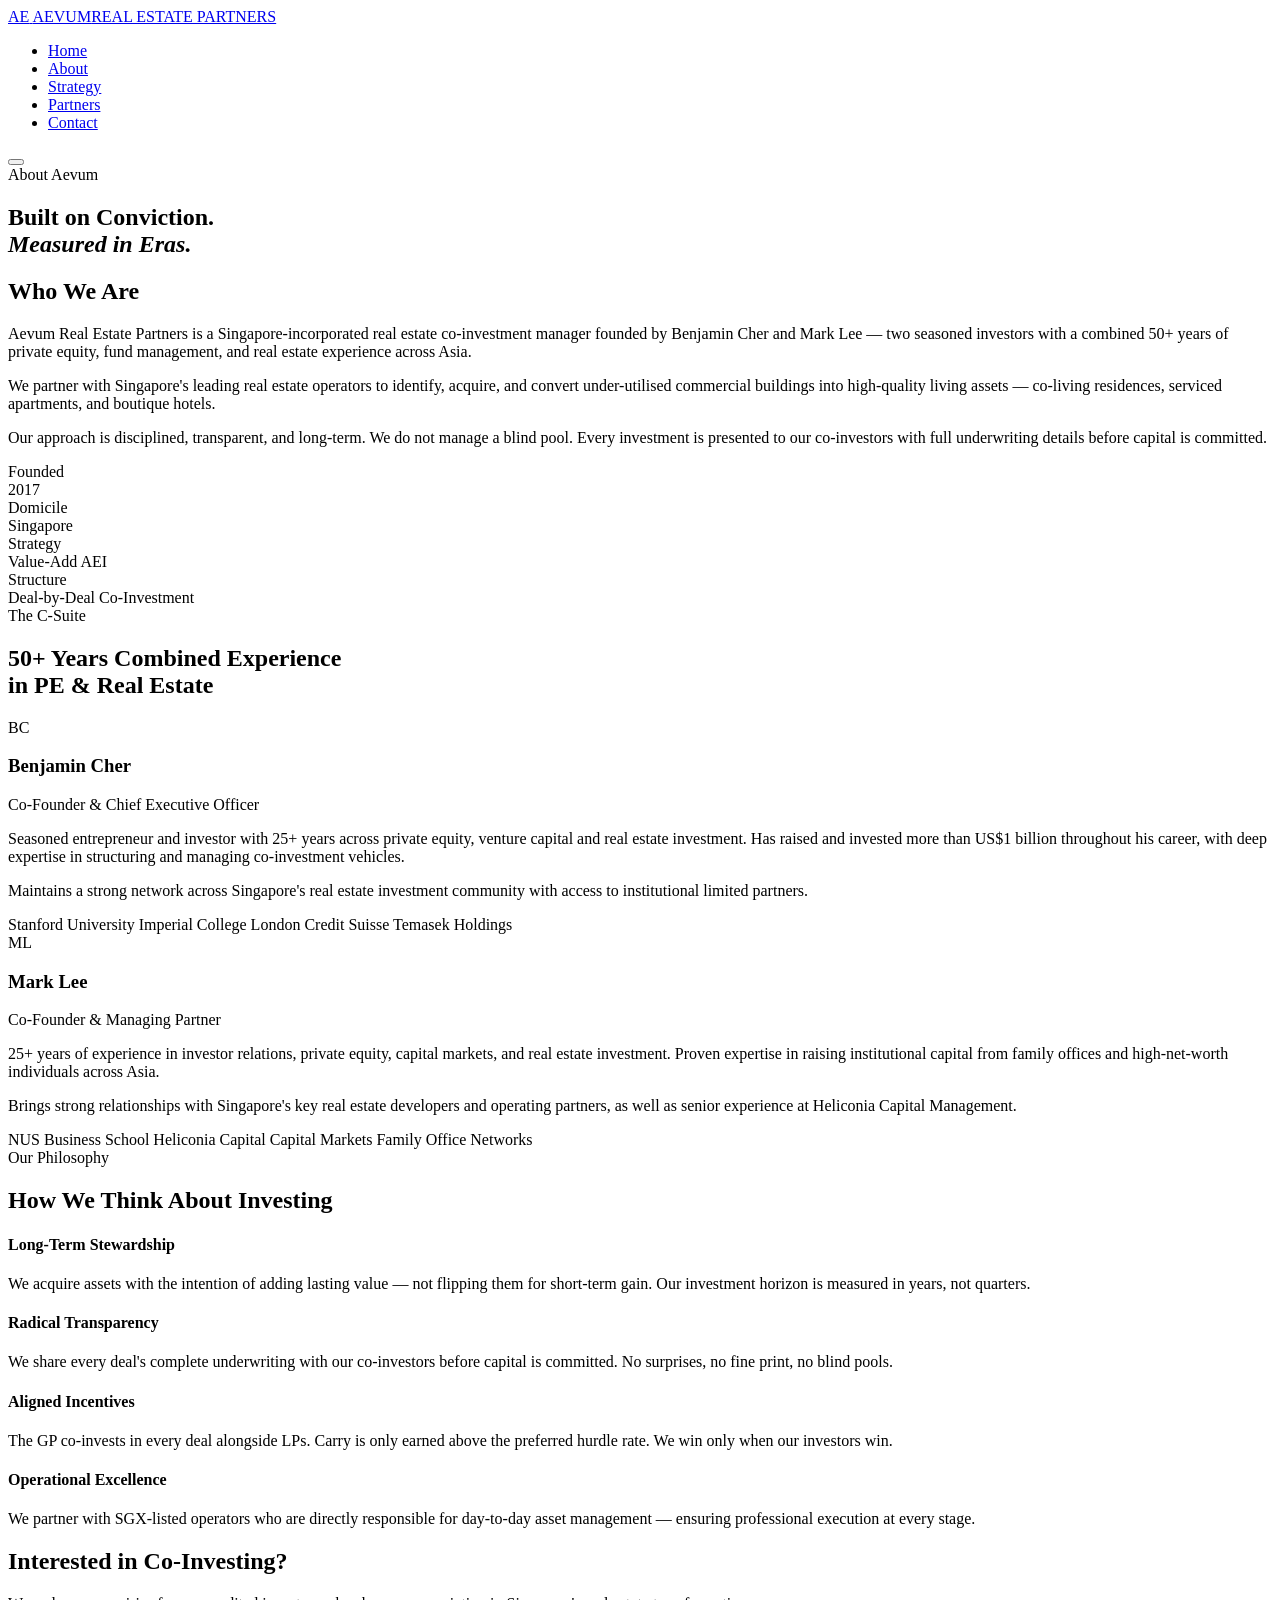
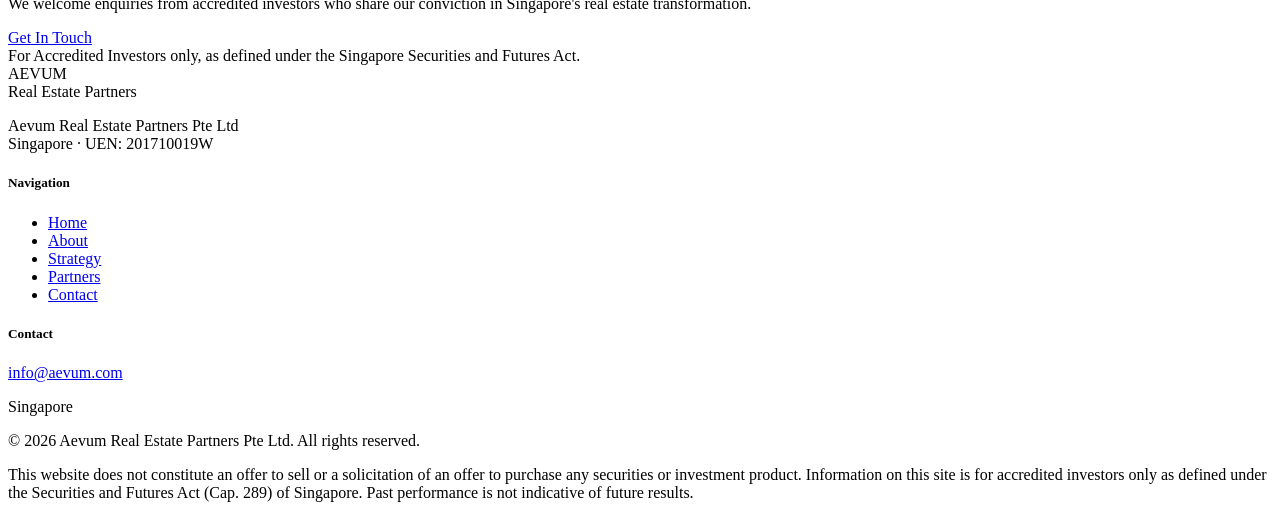
==== about.html @ 89715907 "Add files via upload" ====
<!DOCTYPE html>
<html lang="en">
<head>
  <meta charset="UTF-8" />
  <meta name="viewport" content="width=device-width, initial-scale=1.0" />
  <title>About — Aevum Real Estate Partners</title>
  <meta name="description" content="Meet the leadership team behind Aevum Real Estate Partners — 50+ years combined experience in private equity and real estate investment." />
  <link rel="preconnect" href="https://fonts.googleapis.com" />
  <link rel="preconnect" href="https://fonts.gstatic.com" crossorigin />
  <link href="https://fonts.googleapis.com/css2?family=Cormorant+Garamond:ital,wght@0,300;0,400;0,500;0,600;1,300;1,400&family=Jost:wght@300;400;500;600&display=swap" rel="stylesheet" />
  <link rel="stylesheet" href="style.css" />
</head>
<body>

  <nav class="nav" id="nav">
    <div class="nav-inner">
      <a href="index.html" class="nav-logo">
        <span class="logo-mark">AE</span>
        <span class="logo-text">AEVUM<span class="logo-sub">REAL ESTATE PARTNERS</span></span>
      </a>
      <ul class="nav-links">
        <li><a href="index.html">Home</a></li>
        <li><a href="about.html" class="active">About</a></li>
        <li><a href="strategy.html">Strategy</a></li>
        <li><a href="partners.html">Partners</a></li>
        <li><a href="contact.html" class="nav-cta">Contact</a></li>
      </ul>
      <button class="nav-hamburger" id="hamburger" aria-label="Menu">
        <span></span><span></span><span></span>
      </button>
    </div>
  </nav>

  <!-- PAGE HERO -->
  <section class="page-hero">
    <div class="page-hero-bg"></div>
    <div class="container">
      <div class="page-hero-content">
        <div class="section-eyebrow">About Aevum</div>
        <h1>Built on Conviction.<br/><em>Measured in Eras.</em></h1>
      </div>
    </div>
  </section>

  <!-- FIRM OVERVIEW -->
  <section class="firm-overview">
    <div class="container">
      <div class="overview-grid">
        <div class="overview-text">
          <h2>Who We Are</h2>
          <p>Aevum Real Estate Partners is a Singapore-incorporated real estate co-investment manager founded by Benjamin Cher and Mark Lee — two seasoned investors with a combined 50+ years of private equity, fund management, and real estate experience across Asia.</p>
          <p>We partner with Singapore's leading real estate operators to identify, acquire, and convert under-utilised commercial buildings into high-quality living assets — co-living residences, serviced apartments, and boutique hotels.</p>
          <p>Our approach is disciplined, transparent, and long-term. We do not manage a blind pool. Every investment is presented to our co-investors with full underwriting details before capital is committed.</p>
        </div>
        <div class="overview-sidebar">
          <div class="sidebar-item">
            <div class="sidebar-label">Founded</div>
            <div class="sidebar-value">2017</div>
          </div>
          <div class="sidebar-item">
            <div class="sidebar-label">Domicile</div>
            <div class="sidebar-value">Singapore</div>
          </div>
          <div class="sidebar-item">
            <div class="sidebar-label">Strategy</div>
            <div class="sidebar-value">Value-Add AEI</div>
          </div>
          <div class="sidebar-item">
            <div class="sidebar-label">Structure</div>
            <div class="sidebar-value">Deal-by-Deal Co-Investment</div>
          </div>
        </div>
      </div>
    </div>
  </section>

  <!-- TEAM -->
  <section class="team-section">
    <div class="container">
      <div class="section-header">
        <div class="section-eyebrow">The C-Suite</div>
        <h2>50+ Years Combined Experience<br/>in PE & Real Estate</h2>
      </div>
      <div class="team-grid">
        <div class="team-card">
          <div class="team-avatar">
            <div class="avatar-initials">BC</div>
          </div>
          <div class="team-info">
            <h3>Benjamin Cher</h3>
            <div class="team-title">Co-Founder & Chief Executive Officer</div>
            <div class="team-bio">
              <p>Seasoned entrepreneur and investor with 25+ years across private equity, venture capital and real estate investment. Has raised and invested more than US$1 billion throughout his career, with deep expertise in structuring and managing co-investment vehicles.</p>
              <p>Maintains a strong network across Singapore's real estate investment community with access to institutional limited partners.</p>
            </div>
            <div class="team-credentials">
              <span>Stanford University</span>
              <span>Imperial College London</span>
              <span>Credit Suisse</span>
              <span>Temasek Holdings</span>
            </div>
          </div>
        </div>
        <div class="team-card">
          <div class="team-avatar">
            <div class="avatar-initials">ML</div>
          </div>
          <div class="team-info">
            <h3>Mark Lee</h3>
            <div class="team-title">Co-Founder & Managing Partner</div>
            <div class="team-bio">
              <p>25+ years of experience in investor relations, private equity, capital markets, and real estate investment. Proven expertise in raising institutional capital from family offices and high-net-worth individuals across Asia.</p>
              <p>Brings strong relationships with Singapore's key real estate developers and operating partners, as well as senior experience at Heliconia Capital Management.</p>
            </div>
            <div class="team-credentials">
              <span>NUS Business School</span>
              <span>Heliconia Capital</span>
              <span>Capital Markets</span>
              <span>Family Office Networks</span>
            </div>
          </div>
        </div>
      </div>
    </div>
  </section>

  <!-- VALUES -->
  <section class="values-section">
    <div class="container">
      <div class="values-grid">
        <div class="values-header">
          <div class="section-eyebrow">Our Philosophy</div>
          <h2>How We Think About Investing</h2>
        </div>
        <div class="values-items">
          <div class="value-item">
            <div class="value-line"></div>
            <h4>Long-Term Stewardship</h4>
            <p>We acquire assets with the intention of adding lasting value — not flipping them for short-term gain. Our investment horizon is measured in years, not quarters.</p>
          </div>
          <div class="value-item">
            <div class="value-line"></div>
            <h4>Radical Transparency</h4>
            <p>We share every deal's complete underwriting with our co-investors before capital is committed. No surprises, no fine print, no blind pools.</p>
          </div>
          <div class="value-item">
            <div class="value-line"></div>
            <h4>Aligned Incentives</h4>
            <p>The GP co-invests in every deal alongside LPs. Carry is only earned above the preferred hurdle rate. We win only when our investors win.</p>
          </div>
          <div class="value-item">
            <div class="value-line"></div>
            <h4>Operational Excellence</h4>
            <p>We partner with SGX-listed operators who are directly responsible for day-to-day asset management — ensuring professional execution at every stage.</p>
          </div>
        </div>
      </div>
    </div>
  </section>

  <!-- CTA -->
  <section class="cta-section">
    <div class="container">
      <div class="cta-inner">
        <div class="cta-gold-line"></div>
        <h2>Interested in Co-Investing?</h2>
        <p>We welcome enquiries from accredited investors who share our conviction in Singapore's real estate transformation.</p>
        <a href="contact.html" class="btn-primary">Get In Touch</a>
        <div class="cta-disclaimer">For Accredited Investors only, as defined under the Singapore Securities and Futures Act.</div>
      </div>
    </div>
  </section>

  <footer class="footer">
    <div class="container">
      <div class="footer-grid">
        <div class="footer-brand">
          <div class="footer-logo">AEVUM</div>
          <div class="footer-tagline">Real Estate Partners</div>
          <p>Aevum Real Estate Partners Pte Ltd<br/>Singapore · UEN: 201710019W</p>
        </div>
        <div class="footer-links">
          <h5>Navigation</h5>
          <ul>
            <li><a href="index.html">Home</a></li>
            <li><a href="about.html">About</a></li>
            <li><a href="strategy.html">Strategy</a></li>
            <li><a href="partners.html">Partners</a></li>
            <li><a href="contact.html">Contact</a></li>
          </ul>
        </div>
        <div class="footer-contact">
          <h5>Contact</h5>
          <p><a href="mailto:info@aevum.com">info@aevum.com</a></p>
          <p>Singapore</p>
        </div>
      </div>
      <div class="footer-bottom">
        <p>© 2026 Aevum Real Estate Partners Pte Ltd. All rights reserved.</p>
        <p class="footer-legal">This website does not constitute an offer to sell or a solicitation of an offer to purchase any securities or investment product. Information on this site is for accredited investors only as defined under the Securities and Futures Act (Cap. 289) of Singapore. Past performance is not indicative of future results.</p>
      </div>
    </div>
  </footer>

  <script src="main.js"></script>
</body>
</html>
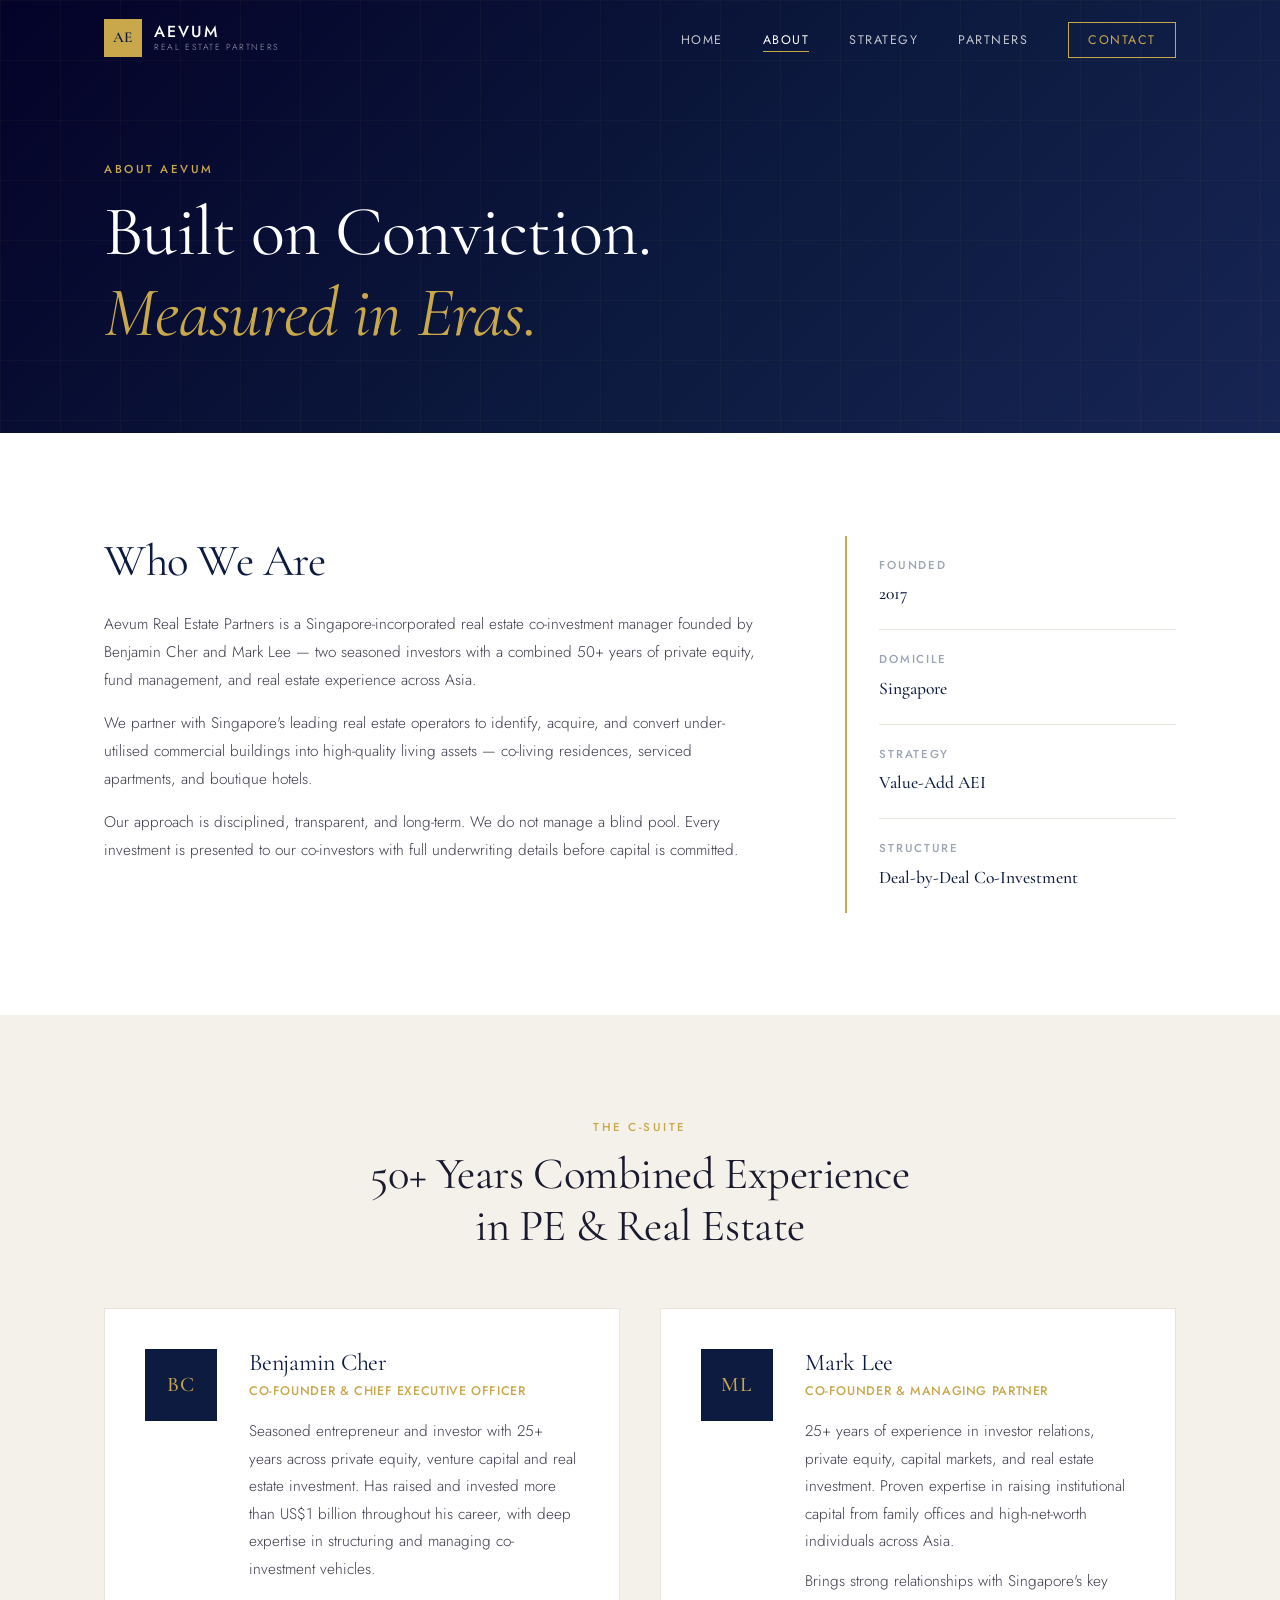
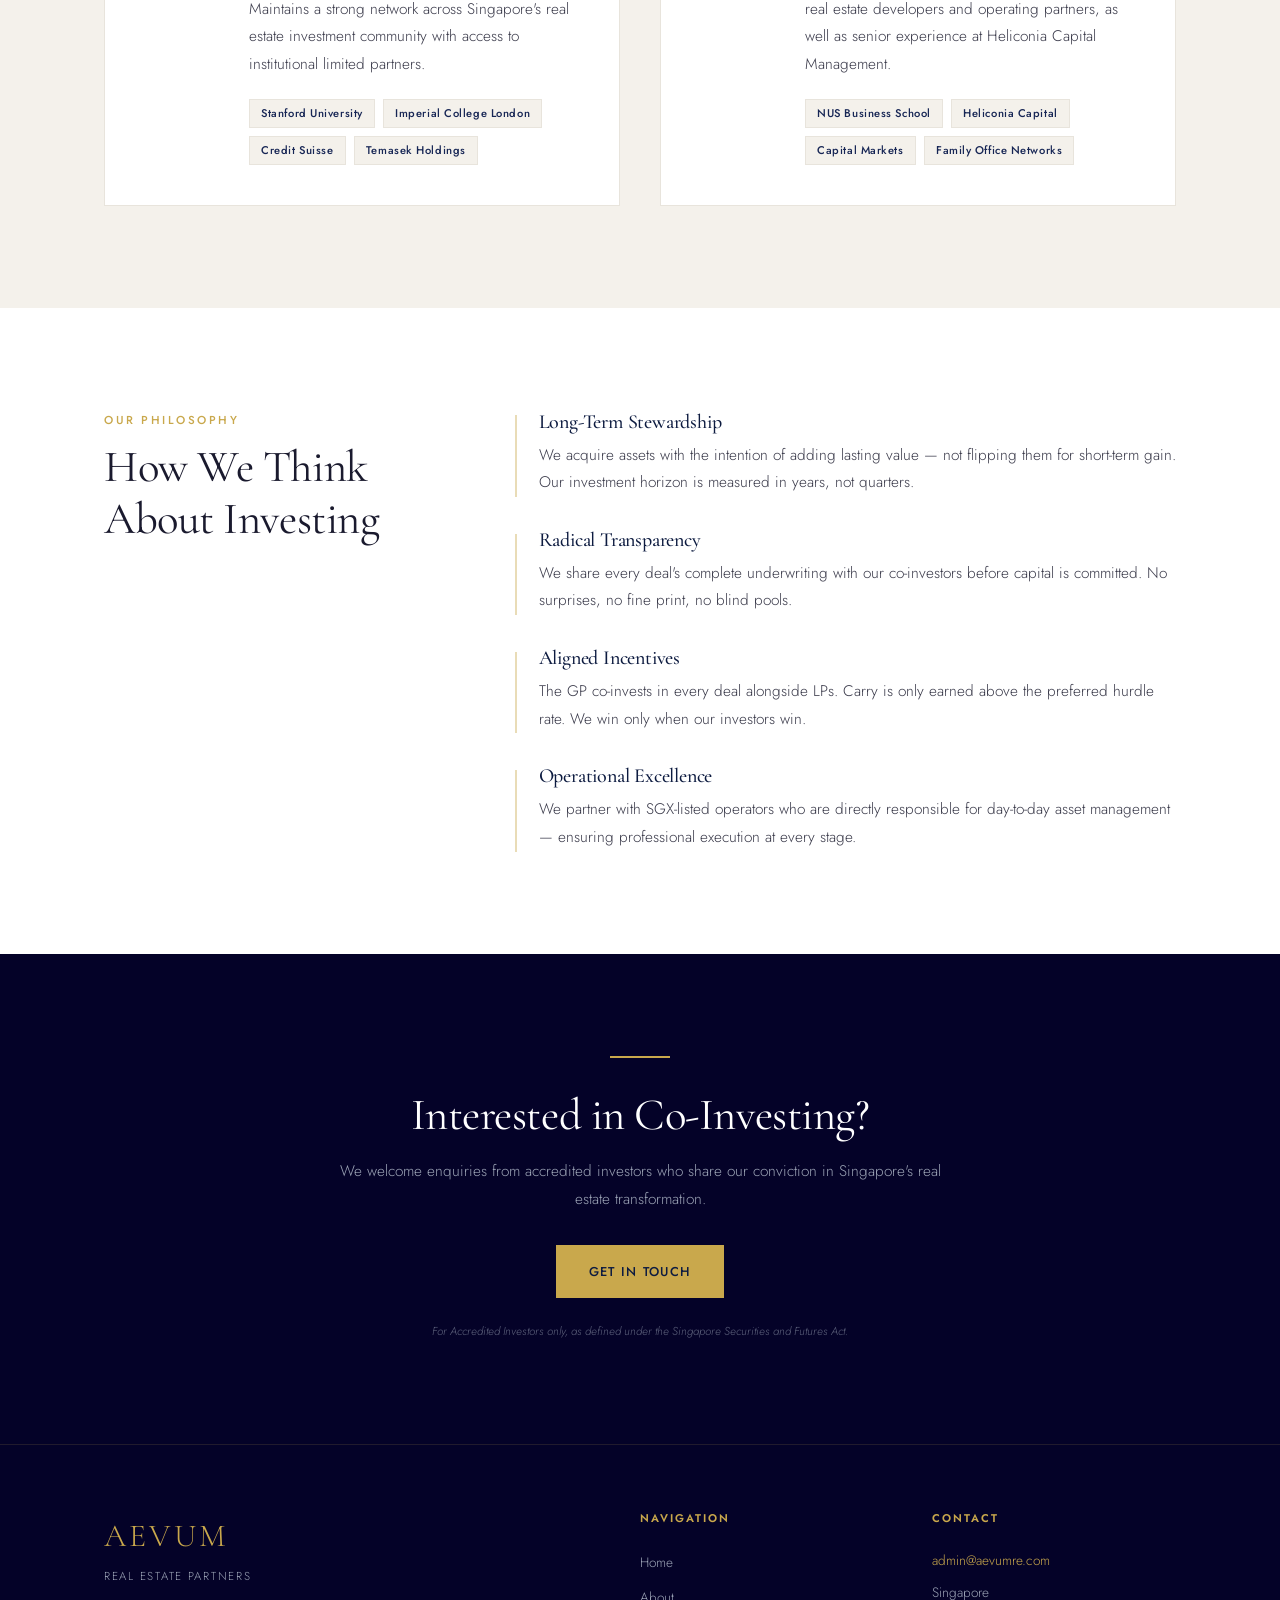
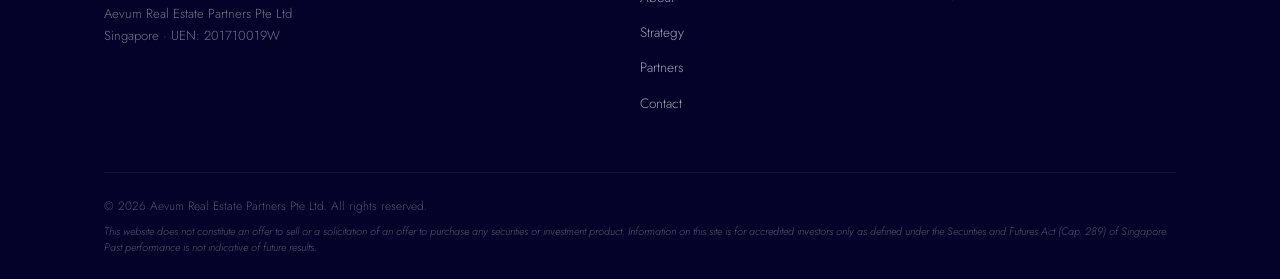
==== commit bd2ae8e0: "Update about.html Changed footer email" ====
--- a/about.html
+++ b/about.html
@@ -191,7 +191,7 @@
         </div>
         <div class="footer-contact">
           <h5>Contact</h5>
-          <p><a href="mailto:info@aevum.com">info@aevum.com</a></p>
+          <p><a href="mailto:admin@aevum.com">admin@aevumre.com</a></p>
           <p>Singapore</p>
         </div>
       </div>
--- a/style.css
+++ b/style.css
@@ -0,0 +1,1622 @@
+/* ============================================================
+   AEVUM REAL ESTATE PARTNERS
+   Luxury PE / Real Estate Fund Website
+   Palette: Deep Navy (#0D1B40) · Gold (#C9A84C) · Cream (#F4F1EB)
+   Fonts: Cormorant Garamond (display) + Jost (body)
+   ============================================================ */
+
+:root {
+  --navy:       #0D1B40;
+  --navy-mid:   #162554;
+  --navy-deep:  #040228;
+  --gold:       #C9A84C;
+  --gold-light: #D9BC76;
+  --gold-pale:  #EDD88A;
+  --cream:      #F4F1EB;
+  --cream-mid:  #E8E4DC;
+  --white:      #FFFFFF;
+  --muted:      #9BA3B5;
+  --text-dark:  #1A1A2E;
+
+  --ff-display: 'Cormorant Garamond', Georgia, serif;
+  --ff-body:    'Jost', sans-serif;
+
+  --max-w:      1200px;
+  --pad-x:      clamp(1.5rem, 5vw, 4rem);
+  --section-py: clamp(4rem, 8vw, 7rem);
+
+  --ease-smooth: cubic-bezier(0.25, 0.46, 0.45, 0.94);
+  --ease-spring: cubic-bezier(0.34, 1.56, 0.64, 1);
+}
+
+/* ===== RESET & BASE ===== */
+*, *::before, *::after { box-sizing: border-box; margin: 0; padding: 0; }
+
+html { scroll-behavior: smooth; }
+
+body {
+  font-family: var(--ff-body);
+  font-weight: 300;
+  color: var(--text-dark);
+  background: var(--white);
+  line-height: 1.7;
+  overflow-x: hidden;
+}
+
+img { max-width: 100%; display: block; }
+a { text-decoration: none; color: inherit; }
+
+/* ===== TYPOGRAPHY ===== */
+h1, h2, h3, h4 {
+  font-family: var(--ff-display);
+  font-weight: 400;
+  line-height: 1.15;
+  letter-spacing: -0.01em;
+}
+
+h1 { font-size: clamp(2.6rem, 5.5vw, 4.4rem); }
+h2 { font-size: clamp(2rem, 3.5vw, 3rem); }
+h3 { font-size: clamp(1.4rem, 2.2vw, 1.9rem); }
+h4 { font-size: 1.25rem; }
+
+em { font-style: italic; color: var(--gold); }
+
+p {
+  font-size: clamp(0.9rem, 1.2vw, 1.05rem);
+  font-weight: 300;
+  line-height: 1.8;
+  color: #3a3a4a;
+}
+
+/* ===== LAYOUT ===== */
+.container {
+  width: 100%;
+  max-width: var(--max-w);
+  margin: 0 auto;
+  padding: 0 var(--pad-x);
+}
+
+/* ===== NAVIGATION ===== */
+.nav {
+  position: fixed;
+  top: 0; left: 0; right: 0;
+  z-index: 1000;
+  padding: 1.2rem 0;
+  transition: background 0.4s var(--ease-smooth), padding 0.4s var(--ease-smooth), box-shadow 0.4s;
+}
+
+.nav.scrolled {
+  background: rgba(13, 27, 64, 0.97);
+  backdrop-filter: blur(12px);
+  padding: 0.85rem 0;
+  box-shadow: 0 1px 0 rgba(201, 168, 76, 0.2);
+}
+
+.nav-inner {
+  display: flex;
+  align-items: center;
+  justify-content: space-between;
+  max-width: var(--max-w);
+  margin: 0 auto;
+  padding: 0 var(--pad-x);
+}
+
+.nav-logo {
+  display: flex;
+  align-items: center;
+  gap: 0.75rem;
+}
+
+.logo-mark {
+  width: 38px;
+  height: 38px;
+  background: var(--gold);
+  color: var(--navy);
+  font-family: var(--ff-display);
+  font-weight: 600;
+  font-size: 0.95rem;
+  display: flex;
+  align-items: center;
+  justify-content: center;
+  letter-spacing: 0.02em;
+  flex-shrink: 0;
+}
+
+.logo-text {
+  font-family: var(--ff-body);
+  font-weight: 500;
+  font-size: 1rem;
+  letter-spacing: 0.12em;
+  color: var(--white);
+  display: flex;
+  flex-direction: column;
+  line-height: 1;
+}
+
+.logo-sub {
+  font-size: 0.55rem;
+  font-weight: 300;
+  letter-spacing: 0.18em;
+  color: var(--muted);
+  margin-top: 0.2rem;
+}
+
+.nav-links {
+  list-style: none;
+  display: flex;
+  align-items: center;
+  gap: 2.5rem;
+}
+
+.nav-links a {
+  font-family: var(--ff-body);
+  font-size: 0.78rem;
+  font-weight: 400;
+  letter-spacing: 0.12em;
+  text-transform: uppercase;
+  color: rgba(255,255,255,0.75);
+  transition: color 0.25s;
+  position: relative;
+}
+
+.nav-links a::after {
+  content: '';
+  position: absolute;
+  bottom: -3px;
+  left: 0;
+  width: 0;
+  height: 1px;
+  background: var(--gold);
+  transition: width 0.3s var(--ease-smooth);
+}
+
+.nav-links a:hover,
+.nav-links a.active {
+  color: var(--white);
+}
+
+.nav-links a:hover::after,
+.nav-links a.active::after {
+  width: 100%;
+}
+
+.nav-links .nav-cta {
+  padding: 0.5rem 1.2rem;
+  border: 1px solid var(--gold);
+  color: var(--gold);
+  transition: background 0.25s, color 0.25s;
+}
+
+.nav-links .nav-cta::after { display: none; }
+
+.nav-links .nav-cta:hover {
+  background: var(--gold);
+  color: var(--navy);
+}
+
+.nav-hamburger {
+  display: none;
+  flex-direction: column;
+  gap: 5px;
+  cursor: pointer;
+  background: none;
+  border: none;
+  padding: 4px;
+}
+
+.nav-hamburger span {
+  display: block;
+  width: 24px;
+  height: 1.5px;
+  background: var(--white);
+  transition: transform 0.3s, opacity 0.3s;
+}
+
+/* ===== HERO ===== */
+.hero {
+  position: relative;
+  min-height: 100vh;
+  display: flex;
+  align-items: center;
+  overflow: hidden;
+  background: var(--navy);
+}
+
+.hero-bg {
+  position: absolute;
+  inset: 0;
+  pointer-events: none;
+}
+
+.hero-grid {
+  position: absolute;
+  inset: 0;
+  background-image:
+    linear-gradient(rgba(201, 168, 76, 0.06) 1px, transparent 1px),
+    linear-gradient(90deg, rgba(201, 168, 76, 0.06) 1px, transparent 1px);
+  background-size: 80px 80px;
+  mask-image: radial-gradient(ellipse 80% 80% at 50% 50%, black 30%, transparent 100%);
+}
+
+.hero-gradient {
+  position: absolute;
+  inset: 0;
+  background:
+    radial-gradient(ellipse 60% 60% at 75% 40%, rgba(201, 168, 76, 0.08) 0%, transparent 60%),
+    radial-gradient(ellipse 40% 50% at 20% 80%, rgba(22, 37, 84, 0.8) 0%, transparent 60%),
+    linear-gradient(160deg, var(--navy-deep) 0%, var(--navy) 50%, var(--navy-mid) 100%);
+}
+
+.hero-content {
+  position: relative;
+  z-index: 2;
+  max-width: var(--max-w);
+  margin: 0 auto;
+  padding: calc(var(--pad-x) + 80px) var(--pad-x) var(--pad-x);
+  max-width: 860px;
+}
+
+.hero-eyebrow {
+  font-family: var(--ff-body);
+  font-size: 0.75rem;
+  font-weight: 400;
+  letter-spacing: 0.2em;
+  text-transform: uppercase;
+  color: var(--gold);
+  margin-bottom: 1.5rem;
+  opacity: 0;
+  animation: fadeUp 0.8s var(--ease-smooth) 0.2s forwards;
+}
+
+.hero-headline {
+  color: var(--white);
+  margin-bottom: 1.75rem;
+  opacity: 0;
+  animation: fadeUp 0.9s var(--ease-smooth) 0.4s forwards;
+}
+
+.hero-sub {
+  font-size: clamp(0.95rem, 1.4vw, 1.1rem);
+  color: rgba(255,255,255,0.65);
+  max-width: 620px;
+  margin-bottom: 2.5rem;
+  font-weight: 300;
+  opacity: 0;
+  animation: fadeUp 0.9s var(--ease-smooth) 0.6s forwards;
+}
+
+.hero-actions {
+  display: flex;
+  gap: 1.25rem;
+  flex-wrap: wrap;
+  opacity: 0;
+  animation: fadeUp 0.9s var(--ease-smooth) 0.8s forwards;
+}
+
+.hero-scroll {
+  position: absolute;
+  bottom: 2.5rem;
+  left: var(--pad-x);
+  display: flex;
+  align-items: center;
+  gap: 1rem;
+  color: var(--muted);
+  font-size: 0.7rem;
+  letter-spacing: 0.15em;
+  text-transform: uppercase;
+  opacity: 0;
+  animation: fadeIn 1s var(--ease-smooth) 1.2s forwards;
+}
+
+.scroll-line {
+  width: 40px;
+  height: 1px;
+  background: var(--muted);
+  position: relative;
+  overflow: hidden;
+}
+
+.scroll-line::after {
+  content: '';
+  position: absolute;
+  top: 0; left: -100%;
+  width: 100%; height: 100%;
+  background: var(--gold);
+  animation: scanLine 2s var(--ease-smooth) 1.5s infinite;
+}
+
+/* ===== BUTTONS ===== */
+.btn-primary {
+  display: inline-flex;
+  align-items: center;
+  gap: 0.5rem;
+  padding: 0.9rem 2rem;
+  background: var(--gold);
+  color: var(--navy);
+  font-family: var(--ff-body);
+  font-size: 0.8rem;
+  font-weight: 500;
+  letter-spacing: 0.1em;
+  text-transform: uppercase;
+  border: 1px solid var(--gold);
+  cursor: pointer;
+  transition: background 0.25s, color 0.25s, transform 0.2s;
+}
+
+.btn-primary:hover {
+  background: var(--gold-pale);
+  transform: translateY(-1px);
+}
+
+.btn-primary.full-width { width: 100%; justify-content: center; }
+
+.btn-ghost {
+  display: inline-flex;
+  align-items: center;
+  padding: 0.9rem 2rem;
+  background: transparent;
+  color: var(--white);
+  font-family: var(--ff-body);
+  font-size: 0.8rem;
+  font-weight: 400;
+  letter-spacing: 0.1em;
+  text-transform: uppercase;
+  border: 1px solid rgba(255,255,255,0.3);
+  transition: border-color 0.25s, color 0.25s;
+}
+
+.btn-ghost:hover {
+  border-color: var(--gold);
+  color: var(--gold);
+}
+
+/* ===== SECTION HEADERS ===== */
+.section-header {
+  text-align: center;
+  margin-bottom: 3.5rem;
+}
+
+.section-header.light h2 { color: var(--white); }
+.section-header.light .section-eyebrow { color: var(--gold-light); }
+
+.section-eyebrow {
+  font-family: var(--ff-body);
+  font-size: 0.72rem;
+  font-weight: 500;
+  letter-spacing: 0.22em;
+  text-transform: uppercase;
+  color: var(--gold);
+  margin-bottom: 0.75rem;
+  display: block;
+}
+
+/* ===== ETYMOLOGY ===== */
+.etymology {
+  padding: var(--section-py) 0;
+  background: var(--cream);
+  border-bottom: 1px solid var(--cream-mid);
+}
+
+.etym-grid {
+  display: grid;
+  grid-template-columns: 1fr 1fr;
+  gap: 5rem;
+  align-items: center;
+}
+
+.etym-pronunciation {
+  font-family: var(--ff-body);
+  font-size: 0.72rem;
+  letter-spacing: 0.2em;
+  text-transform: uppercase;
+  color: var(--gold);
+  margin-bottom: 0.75rem;
+}
+
+.etym-word {
+  font-family: var(--ff-display);
+  font-size: clamp(3rem, 6vw, 5rem);
+  font-weight: 300;
+  color: var(--navy);
+  letter-spacing: 0.08em;
+  line-height: 1;
+  margin-bottom: 1rem;
+}
+
+.etym-definition {
+  font-family: var(--ff-display);
+  font-size: 1.3rem;
+  font-style: italic;
+  color: var(--navy-mid);
+  font-weight: 300;
+  line-height: 1.5;
+}
+
+.etym-right p + p { margin-top: 1rem; }
+
+/* ===== STATS BAR ===== */
+.stats-bar {
+  background: var(--navy);
+  padding: 3.5rem 0;
+  border-top: 1px solid rgba(201, 168, 76, 0.2);
+  border-bottom: 1px solid rgba(201, 168, 76, 0.2);
+}
+
+.stats-grid {
+  display: flex;
+  align-items: center;
+  justify-content: center;
+  gap: 0;
+  flex-wrap: wrap;
+}
+
+.stat-item {
+  text-align: center;
+  padding: 0 3rem;
+  flex: 1;
+  min-width: 180px;
+}
+
+.stat-num {
+  font-family: var(--ff-display);
+  font-size: clamp(2rem, 4vw, 3rem);
+  font-weight: 500;
+  color: var(--gold);
+  line-height: 1;
+  margin-bottom: 0.5rem;
+}
+
+.stat-num span {
+  font-size: 0.7em;
+}
+
+.stat-label {
+  font-size: 0.78rem;
+  color: var(--muted);
+  font-weight: 300;
+  letter-spacing: 0.02em;
+  line-height: 1.4;
+}
+
+.stat-divider {
+  width: 1px;
+  height: 60px;
+  background: rgba(201, 168, 76, 0.2);
+  flex-shrink: 0;
+}
+
+/* ===== WHAT WE DO ===== */
+.what-we-do {
+  padding: var(--section-py) 0;
+  background: var(--white);
+}
+
+.pillars-grid {
+  display: grid;
+  grid-template-columns: repeat(3, 1fr);
+  gap: 3rem;
+}
+
+.pillar {
+  padding: 2.5rem 2rem;
+  border: 1px solid var(--cream-mid);
+  position: relative;
+  transition: border-color 0.3s, box-shadow 0.3s;
+}
+
+.pillar::before {
+  content: '';
+  position: absolute;
+  top: 0; left: 0;
+  width: 3px;
+  height: 0;
+  background: var(--gold);
+  transition: height 0.4s var(--ease-smooth);
+}
+
+.pillar:hover::before { height: 100%; }
+.pillar:hover { border-color: rgba(201, 168, 76, 0.3); box-shadow: 0 8px 40px rgba(0,0,0,0.07); }
+
+.pillar-icon {
+  width: 48px;
+  height: 48px;
+  color: var(--gold);
+  margin-bottom: 1.5rem;
+}
+
+.pillar h3 {
+  font-family: var(--ff-display);
+  font-size: 1.5rem;
+  color: var(--navy);
+  margin-bottom: 0.75rem;
+}
+
+/* ===== WHY INVEST ===== */
+.why-invest {
+  padding: var(--section-py) 0;
+  background: var(--navy);
+}
+
+.reasons-grid {
+  display: grid;
+  grid-template-columns: repeat(3, 1fr);
+  gap: 2px;
+}
+
+.reason {
+  padding: 2.5rem;
+  background: rgba(255,255,255,0.03);
+  border: 1px solid rgba(201, 168, 76, 0.1);
+  transition: background 0.3s;
+}
+
+.reason:hover { background: rgba(201, 168, 76, 0.06); }
+
+.reason-num {
+  font-family: var(--ff-display);
+  font-size: 2.5rem;
+  font-weight: 300;
+  color: rgba(201, 168, 76, 0.3);
+  line-height: 1;
+  margin-bottom: 1rem;
+}
+
+.reason h4 {
+  font-family: var(--ff-display);
+  font-size: 1.2rem;
+  color: var(--white);
+  margin-bottom: 0.75rem;
+  font-weight: 500;
+}
+
+.reason p {
+  color: var(--muted);
+  font-size: 0.9rem;
+  line-height: 1.7;
+}
+
+/* ===== PARTNERS TEASER ===== */
+.partners-teaser {
+  padding: var(--section-py) 0;
+  background: var(--cream);
+}
+
+.partner-cards {
+  display: grid;
+  grid-template-columns: 1fr 1fr;
+  gap: 2rem;
+}
+
+.partner-card {
+  padding: 2.5rem;
+  background: var(--white);
+  border: 1px solid var(--cream-mid);
+  position: relative;
+  transition: transform 0.3s, box-shadow 0.3s;
+}
+
+.partner-card:hover {
+  transform: translateY(-4px);
+  box-shadow: 0 12px 50px rgba(0,0,0,0.1);
+}
+
+.partner-badge {
+  display: inline-block;
+  padding: 0.25rem 0.75rem;
+  background: var(--navy);
+  color: var(--gold);
+  font-size: 0.7rem;
+  font-weight: 500;
+  letter-spacing: 0.1em;
+  margin-bottom: 1rem;
+}
+
+.partner-card h3 {
+  font-family: var(--ff-display);
+  font-size: 1.8rem;
+  color: var(--navy);
+  margin-bottom: 0.75rem;
+}
+
+.link-arrow {
+  display: inline-block;
+  margin-top: 1.25rem;
+  color: var(--gold);
+  font-size: 0.82rem;
+  font-weight: 500;
+  letter-spacing: 0.05em;
+  transition: letter-spacing 0.25s;
+}
+
+.link-arrow:hover { letter-spacing: 0.12em; }
+
+/* ===== CTA SECTION ===== */
+.cta-section {
+  padding: var(--section-py) 0;
+  background: var(--navy-deep);
+}
+
+.cta-inner {
+  text-align: center;
+  max-width: 640px;
+  margin: 0 auto;
+}
+
+.cta-gold-line {
+  width: 60px;
+  height: 2px;
+  background: var(--gold);
+  margin: 0 auto 2rem;
+}
+
+.cta-inner h2 {
+  color: var(--white);
+  margin-bottom: 1rem;
+}
+
+.cta-inner p {
+  color: var(--muted);
+  margin-bottom: 2rem;
+}
+
+.cta-disclaimer {
+  margin-top: 1.5rem;
+  font-size: 0.72rem;
+  color: rgba(155, 163, 181, 0.6);
+  font-style: italic;
+}
+
+/* ===== PAGE HERO ===== */
+.page-hero {
+  position: relative;
+  padding: 10rem 0 5rem;
+  background: var(--navy);
+  overflow: hidden;
+}
+
+.page-hero-bg {
+  position: absolute;
+  inset: 0;
+  background:
+    linear-gradient(135deg, var(--navy-deep) 0%, var(--navy) 60%, var(--navy-mid) 100%);
+}
+
+.page-hero-bg::after {
+  content: '';
+  position: absolute;
+  inset: 0;
+  background-image:
+    linear-gradient(rgba(201, 168, 76, 0.04) 1px, transparent 1px),
+    linear-gradient(90deg, rgba(201, 168, 76, 0.04) 1px, transparent 1px);
+  background-size: 60px 60px;
+}
+
+.page-hero-content {
+  position: relative;
+  z-index: 2;
+}
+
+.page-hero-content h1 { color: var(--white); }
+
+/* ===== ABOUT PAGE ===== */
+.firm-overview {
+  padding: var(--section-py) 0;
+  background: var(--white);
+}
+
+.overview-grid {
+  display: grid;
+  grid-template-columns: 2fr 1fr;
+  gap: 5rem;
+  align-items: start;
+}
+
+.overview-text h2 {
+  color: var(--navy);
+  margin-bottom: 1.5rem;
+}
+
+.overview-text p + p { margin-top: 1rem; }
+
+.overview-sidebar {
+  border-left: 2px solid var(--gold);
+  padding-left: 2rem;
+}
+
+.sidebar-item {
+  padding: 1.25rem 0;
+  border-bottom: 1px solid var(--cream-mid);
+}
+
+.sidebar-item:last-child { border-bottom: none; }
+
+.sidebar-label {
+  font-size: 0.72rem;
+  font-weight: 500;
+  letter-spacing: 0.15em;
+  text-transform: uppercase;
+  color: var(--muted);
+  margin-bottom: 0.25rem;
+}
+
+.sidebar-value {
+  font-family: var(--ff-display);
+  font-size: 1.1rem;
+  color: var(--navy);
+  font-weight: 500;
+}
+
+/* ===== TEAM ===== */
+.team-section {
+  padding: var(--section-py) 0;
+  background: var(--cream);
+}
+
+.team-grid {
+  display: grid;
+  grid-template-columns: 1fr 1fr;
+  gap: 2.5rem;
+}
+
+.team-card {
+  background: var(--white);
+  padding: 2.5rem;
+  border: 1px solid var(--cream-mid);
+  display: flex;
+  gap: 2rem;
+  transition: box-shadow 0.3s;
+}
+
+.team-card:hover { box-shadow: 0 8px 40px rgba(0,0,0,0.08); }
+
+.team-avatar {
+  flex-shrink: 0;
+  width: 72px;
+  height: 72px;
+  background: var(--navy);
+  display: flex;
+  align-items: center;
+  justify-content: center;
+}
+
+.avatar-initials {
+  font-family: var(--ff-display);
+  font-size: 1.3rem;
+  font-weight: 500;
+  color: var(--gold);
+  letter-spacing: 0.05em;
+}
+
+.team-info h3 {
+  font-family: var(--ff-display);
+  font-size: 1.5rem;
+  color: var(--navy);
+  margin-bottom: 0.25rem;
+}
+
+.team-title {
+  font-size: 0.78rem;
+  font-weight: 500;
+  letter-spacing: 0.05em;
+  color: var(--gold);
+  text-transform: uppercase;
+  margin-bottom: 1rem;
+}
+
+.team-bio p + p { margin-top: 0.75rem; }
+
+.team-credentials {
+  display: flex;
+  flex-wrap: wrap;
+  gap: 0.5rem;
+  margin-top: 1.25rem;
+}
+
+.team-credentials span {
+  padding: 0.25rem 0.7rem;
+  background: var(--cream);
+  font-size: 0.7rem;
+  font-weight: 500;
+  letter-spacing: 0.05em;
+  color: var(--navy-mid);
+  border: 1px solid var(--cream-mid);
+}
+
+/* ===== VALUES ===== */
+.values-section {
+  padding: var(--section-py) 0;
+  background: var(--white);
+}
+
+.values-grid {
+  display: grid;
+  grid-template-columns: 1fr 2fr;
+  gap: 5rem;
+  align-items: start;
+}
+
+.values-items {
+  display: grid;
+  gap: 2rem;
+}
+
+.value-item {
+  padding-left: 1.5rem;
+  position: relative;
+}
+
+.value-line {
+  position: absolute;
+  left: 0; top: 0.3rem;
+  width: 2px;
+  height: calc(100% - 0.3rem);
+  background: var(--gold);
+  opacity: 0.4;
+}
+
+.value-item h4 {
+  font-family: var(--ff-display);
+  color: var(--navy);
+  font-size: 1.25rem;
+  font-weight: 500;
+  margin-bottom: 0.5rem;
+}
+
+/* ===== STRATEGY PAGE ===== */
+.market-section {
+  padding: var(--section-py) 0;
+  background: var(--white);
+}
+
+.market-stats {
+  display: grid;
+  grid-template-columns: repeat(3, 1fr);
+  gap: 1.5rem;
+  margin-bottom: 3rem;
+}
+
+.market-stat {
+  padding: 2rem;
+  background: var(--navy);
+  border-bottom: 3px solid var(--gold);
+  text-align: center;
+}
+
+.market-stat-num {
+  font-family: var(--ff-display);
+  font-size: 2.5rem;
+  font-weight: 500;
+  color: var(--gold);
+  line-height: 1;
+  margin-bottom: 0.75rem;
+}
+
+.market-stat-label {
+  font-size: 0.85rem;
+  color: rgba(255,255,255,0.7);
+  line-height: 1.5;
+  margin-bottom: 0.5rem;
+}
+
+.market-stat-source {
+  font-size: 0.68rem;
+  color: var(--muted);
+  font-style: italic;
+}
+
+.market-drivers {
+  display: grid;
+  grid-template-columns: repeat(3, 1fr);
+  gap: 1.5rem;
+}
+
+.driver {
+  display: flex;
+  gap: 1rem;
+  align-items: flex-start;
+  padding: 1.5rem;
+  border: 1px solid var(--cream-mid);
+}
+
+.driver-icon {
+  color: var(--gold);
+  font-size: 1.2rem;
+  font-weight: 700;
+  flex-shrink: 0;
+  margin-top: 0.1rem;
+}
+
+.driver p { font-size: 0.88rem; }
+
+/* Asset Types */
+.asset-types {
+  padding: var(--section-py) 0;
+  background: var(--cream);
+}
+
+.asset-grid {
+  display: grid;
+  grid-template-columns: repeat(3, 1fr);
+  gap: 2rem;
+}
+
+.asset-card {
+  background: var(--white);
+  padding: 2.5rem;
+  border: 1px solid var(--cream-mid);
+  text-align: center;
+  transition: transform 0.3s, box-shadow 0.3s;
+}
+
+.asset-card:hover { transform: translateY(-4px); box-shadow: 0 12px 40px rgba(0,0,0,0.08); }
+
+.asset-icon {
+  width: 64px;
+  height: 64px;
+  margin: 0 auto 1.5rem;
+  color: var(--gold);
+}
+
+.asset-card h3 {
+  color: var(--navy);
+  font-size: 1.4rem;
+  margin-bottom: 0.75rem;
+}
+
+/* Process Steps */
+.process-section {
+  padding: var(--section-py) 0;
+  background: var(--navy);
+}
+
+.process-steps {
+  display: flex;
+  gap: 0;
+  align-items: stretch;
+}
+
+.process-step {
+  flex: 1;
+  display: flex;
+  flex-direction: column;
+  align-items: flex-start;
+  padding: 2.5rem 2rem;
+  background: rgba(255,255,255,0.03);
+  border: 1px solid rgba(201, 168, 76, 0.1);
+  position: relative;
+  transition: background 0.3s;
+}
+
+.process-step:hover { background: rgba(201, 168, 76, 0.06); }
+
+.step-num {
+  font-family: var(--ff-display);
+  font-size: 3rem;
+  font-weight: 300;
+  color: rgba(201, 168, 76, 0.25);
+  line-height: 1;
+  margin-bottom: 1rem;
+}
+
+.step-content h4 {
+  font-family: var(--ff-display);
+  font-size: 1.2rem;
+  color: var(--gold);
+  margin-bottom: 0.75rem;
+}
+
+.step-content p { color: var(--muted); font-size: 0.85rem; }
+
+.step-arrow {
+  position: absolute;
+  right: -12px;
+  top: 50%;
+  transform: translateY(-50%);
+  width: 24px;
+  height: 24px;
+  background: var(--navy);
+  color: var(--gold);
+  font-size: 1rem;
+  display: flex;
+  align-items: center;
+  justify-content: center;
+  z-index: 2;
+  border: 1px solid rgba(201,168,76,0.3);
+}
+
+.step-arrow.last { display: none; }
+
+/* Deal Structure */
+.structure-section {
+  padding: var(--section-py) 0;
+  background: var(--white);
+}
+
+.structure-grid {
+  display: grid;
+  grid-template-columns: 1.3fr 1fr;
+  gap: 5rem;
+  align-items: center;
+}
+
+.structure-text h2 { color: var(--navy); margin-bottom: 1.5rem; }
+.structure-text p + p { margin-top: 1rem; }
+
+.structure-benefits {
+  list-style: none;
+  margin-top: 1.5rem;
+}
+
+.structure-benefits li {
+  padding: 0.75rem 0;
+  border-bottom: 1px solid var(--cream-mid);
+  font-size: 0.9rem;
+  color: #3a3a4a;
+  padding-left: 1.5rem;
+  position: relative;
+}
+
+.structure-benefits li::before {
+  content: '→';
+  position: absolute;
+  left: 0;
+  color: var(--gold);
+}
+
+.structure-diagram {
+  display: flex;
+  flex-direction: column;
+  align-items: center;
+  gap: 0;
+}
+
+.diagram-box {
+  width: 100%;
+  padding: 1.25rem;
+  text-align: center;
+  font-family: var(--ff-body);
+  font-size: 0.85rem;
+  font-weight: 500;
+  letter-spacing: 0.05em;
+  text-transform: uppercase;
+}
+
+.diagram-box span {
+  display: block;
+  font-size: 0.65rem;
+  font-weight: 300;
+  letter-spacing: 0.12em;
+  margin-top: 0.2rem;
+}
+
+.diagram-box.gp { background: var(--navy); color: var(--gold); }
+.diagram-box.lp { background: var(--navy-mid); color: var(--cream); }
+.diagram-box.spv { background: rgba(201,168,76,0.15); color: var(--navy); border: 1px solid var(--gold); }
+.diagram-box.asset { background: var(--gold); color: var(--navy); }
+
+.diagram-plus {
+  font-size: 1.5rem;
+  color: var(--gold);
+  padding: 0.5rem 0;
+  font-weight: 300;
+}
+
+.diagram-arrow {
+  font-size: 1.2rem;
+  color: var(--gold);
+  padding: 0.5rem 0;
+}
+
+/* ===== PARTNERS PAGE ===== */
+.partners-intro {
+  padding: 3rem 0 2rem;
+  background: var(--white);
+}
+
+.intro-text-center {
+  max-width: 700px;
+  margin: 0 auto;
+  text-align: center;
+}
+
+.intro-text-center p { font-size: 1.05rem; }
+
+.partner-detail {
+  padding: var(--section-py) 0;
+  background: var(--white);
+  border-top: 1px solid var(--cream-mid);
+}
+
+.partner-detail.alt { background: var(--cream); }
+
+.partner-detail-grid {
+  display: grid;
+  grid-template-columns: 1fr 2.5fr;
+  gap: 5rem;
+  align-items: start;
+}
+
+.partner-detail-header {
+  position: sticky;
+  top: 6rem;
+}
+
+.partner-ticker {
+  display: inline-block;
+  padding: 0.3rem 0.8rem;
+  background: var(--navy);
+  color: var(--gold);
+  font-size: 0.72rem;
+  font-weight: 500;
+  letter-spacing: 0.12em;
+  margin-bottom: 0.75rem;
+}
+
+.partner-detail-header h2 {
+  font-family: var(--ff-display);
+  font-size: 2.8rem;
+  color: var(--navy);
+  margin-bottom: 0.5rem;
+}
+
+.partner-tagline {
+  font-size: 0.82rem;
+  color: var(--muted);
+  font-weight: 400;
+  letter-spacing: 0.05em;
+  text-transform: uppercase;
+  margin-top: 0.5rem;
+}
+
+.partner-bullets {
+  display: grid;
+  gap: 2rem;
+}
+
+.partner-bullet {
+  padding: 2rem;
+  background: var(--white);
+  border-left: 3px solid var(--gold);
+}
+
+.partner-detail.alt .partner-bullet { background: white; }
+
+.bullet-label {
+  font-size: 0.7rem;
+  font-weight: 600;
+  letter-spacing: 0.2em;
+  text-transform: uppercase;
+  color: var(--gold);
+  margin-bottom: 0.75rem;
+}
+
+.detail-list {
+  list-style: none;
+  margin-top: 0.75rem;
+}
+
+.detail-list li {
+  padding: 0.5rem 0;
+  padding-left: 1.25rem;
+  position: relative;
+  font-size: 0.9rem;
+  border-bottom: 1px solid var(--cream-mid);
+  color: #3a3a4a;
+}
+
+.detail-list li:last-child { border-bottom: none; }
+
+.detail-list li::before {
+  content: '›';
+  position: absolute;
+  left: 0;
+  color: var(--gold);
+  font-weight: 700;
+}
+
+/* Partnership Model */
+.partnership-model {
+  padding: var(--section-py) 0;
+  background: var(--navy);
+}
+
+.model-grid {
+  display: grid;
+  grid-template-columns: repeat(5, 1fr);
+  gap: 1rem;
+}
+
+.model-item {
+  background: rgba(255,255,255,0.04);
+  border: 1px solid rgba(201,168,76,0.12);
+  padding: 1.5rem;
+  transition: background 0.3s;
+}
+
+.model-item:hover { background: rgba(201,168,76,0.07); }
+
+.model-phase {
+  font-size: 0.68rem;
+  font-weight: 600;
+  letter-spacing: 0.15em;
+  text-transform: uppercase;
+  color: var(--gold);
+  margin-bottom: 1rem;
+  padding-bottom: 0.75rem;
+  border-bottom: 1px solid rgba(201,168,76,0.2);
+}
+
+.model-content p { font-size: 0.82rem; color: var(--muted); line-height: 1.6; }
+
+.model-tag {
+  display: inline-block;
+  padding: 0.2rem 0.6rem;
+  font-size: 0.65rem;
+  font-weight: 600;
+  letter-spacing: 0.1em;
+  text-transform: uppercase;
+  margin-bottom: 0.75rem;
+}
+
+.model-tag.coliwoo { background: rgba(201,168,76,0.15); color: var(--gold); }
+.model-tag.lhn { background: rgba(255,255,255,0.08); color: var(--cream); }
+.model-tag.both { background: rgba(201,168,76,0.25); color: var(--gold); }
+
+/* ===== CONTACT PAGE ===== */
+.contact-hero {
+  position: relative;
+  padding: 9rem 0 5rem;
+  background: var(--navy);
+  overflow: hidden;
+}
+
+.contact-hero-bg {
+  position: absolute;
+  inset: 0;
+  background: linear-gradient(135deg, var(--navy-deep) 0%, var(--navy) 70%);
+}
+
+.contact-hero-bg::after {
+  content: '';
+  position: absolute;
+  inset: 0;
+  background-image:
+    linear-gradient(rgba(201,168,76,0.05) 1px, transparent 1px),
+    linear-gradient(90deg, rgba(201,168,76,0.05) 1px, transparent 1px);
+  background-size: 60px 60px;
+}
+
+.contact-hero-inner {
+  position: relative;
+  z-index: 2;
+  display: grid;
+  grid-template-columns: 1fr 1.1fr;
+  gap: 5rem;
+  align-items: start;
+}
+
+.contact-hero-text h1 { color: var(--white); margin-bottom: 1.25rem; }
+.contact-hero-text > p { color: rgba(255,255,255,0.65); margin-bottom: 2.5rem; }
+
+.contact-direct {
+  display: grid;
+  gap: 1.5rem;
+  margin-bottom: 2rem;
+}
+
+.contact-person {
+  padding: 1.5rem;
+  border: 1px solid rgba(201,168,76,0.2);
+  border-left: 3px solid var(--gold);
+  background: rgba(255,255,255,0.03);
+}
+
+.contact-person-name {
+  font-family: var(--ff-display);
+  font-size: 1.2rem;
+  color: var(--white);
+  margin-bottom: 0.15rem;
+}
+
+.contact-person-title {
+  font-size: 0.72rem;
+  color: var(--muted);
+  letter-spacing: 0.08em;
+  margin-bottom: 0.5rem;
+}
+
+.contact-email {
+  color: var(--gold);
+  font-size: 0.88rem;
+  transition: opacity 0.2s;
+}
+
+.contact-email:hover { opacity: 0.75; }
+
+.contact-general {
+  font-size: 0.88rem;
+  color: var(--muted);
+  padding: 1rem 0;
+  border-top: 1px solid rgba(255,255,255,0.08);
+}
+
+.contact-general a {
+  color: var(--gold);
+  margin-left: 0.5rem;
+}
+
+/* Contact Form */
+.contact-form-wrap { position: relative; z-index: 2; }
+
+.contact-form {
+  background: var(--white);
+  padding: 2.5rem;
+}
+
+.contact-form h3 {
+  font-family: var(--ff-display);
+  font-size: 1.5rem;
+  color: var(--navy);
+  margin-bottom: 1.75rem;
+  font-weight: 500;
+}
+
+.form-row {
+  display: grid;
+  grid-template-columns: 1fr 1fr;
+  gap: 1rem;
+}
+
+.form-group {
+  margin-bottom: 1.25rem;
+}
+
+.form-group label {
+  display: block;
+  font-size: 0.72rem;
+  font-weight: 500;
+  letter-spacing: 0.1em;
+  text-transform: uppercase;
+  color: var(--navy-mid);
+  margin-bottom: 0.4rem;
+}
+
+.form-group input,
+.form-group select,
+.form-group textarea {
+  width: 100%;
+  padding: 0.75rem 1rem;
+  border: 1px solid var(--cream-mid);
+  font-family: var(--ff-body);
+  font-size: 0.9rem;
+  font-weight: 300;
+  color: var(--text-dark);
+  background: var(--white);
+  appearance: none;
+  transition: border-color 0.25s;
+  outline: none;
+}
+
+.form-group input:focus,
+.form-group select:focus,
+.form-group textarea:focus {
+  border-color: var(--gold);
+}
+
+.form-group textarea { resize: vertical; min-height: 100px; }
+
+.form-disclaimer {
+  margin-bottom: 1.5rem;
+}
+
+.checkbox-wrap {
+  display: flex;
+  gap: 0.75rem;
+  align-items: flex-start;
+  cursor: pointer;
+}
+
+.checkbox-wrap input[type="checkbox"] {
+  width: 16px;
+  height: 16px;
+  flex-shrink: 0;
+  margin-top: 0.1rem;
+  accent-color: var(--gold);
+}
+
+.checkbox-wrap span {
+  font-size: 0.78rem;
+  color: #666;
+  line-height: 1.5;
+}
+
+.form-note {
+  margin-top: 1rem;
+  font-size: 0.72rem;
+  color: var(--muted);
+  font-style: italic;
+  text-align: center;
+}
+
+.contact-disclaimer {
+  padding: 3rem 0;
+  background: var(--cream);
+}
+
+.disclaimer-box {
+  padding: 2rem;
+  border: 1px solid var(--cream-mid);
+  border-left: 3px solid rgba(201,168,76,0.4);
+}
+
+.disclaimer-box h4 {
+  font-family: var(--ff-body);
+  font-size: 0.72rem;
+  font-weight: 600;
+  letter-spacing: 0.15em;
+  text-transform: uppercase;
+  color: var(--navy-mid);
+  margin-bottom: 0.75rem;
+}
+
+.disclaimer-box p { font-size: 0.78rem; color: var(--muted); line-height: 1.7; }
+
+/* ===== FOOTER ===== */
+.footer {
+  background: var(--navy-deep);
+  padding: 4rem 0 0;
+  border-top: 1px solid rgba(201,168,76,0.15);
+}
+
+.footer-grid {
+  display: grid;
+  grid-template-columns: 2fr 1fr 1fr;
+  gap: 3rem;
+  padding-bottom: 3rem;
+  border-bottom: 1px solid rgba(255,255,255,0.06);
+}
+
+.footer-logo {
+  font-family: var(--ff-display);
+  font-size: 2rem;
+  font-weight: 300;
+  color: var(--gold);
+  letter-spacing: 0.1em;
+  margin-bottom: 0.25rem;
+}
+
+.footer-tagline {
+  font-size: 0.72rem;
+  letter-spacing: 0.15em;
+  text-transform: uppercase;
+  color: var(--muted);
+  margin-bottom: 1rem;
+}
+
+.footer-brand p { font-size: 0.82rem; color: rgba(155,163,181,0.7); line-height: 1.7; }
+
+.footer-links h5,
+.footer-contact h5 {
+  font-family: var(--ff-body);
+  font-size: 0.7rem;
+  font-weight: 600;
+  letter-spacing: 0.18em;
+  text-transform: uppercase;
+  color: var(--gold);
+  margin-bottom: 1.25rem;
+}
+
+.footer-links ul { list-style: none; }
+
+.footer-links li { margin-bottom: 0.5rem; }
+
+.footer-links a {
+  font-size: 0.85rem;
+  color: var(--muted);
+  transition: color 0.2s;
+}
+
+.footer-links a:hover { color: var(--white); }
+
+.footer-contact p {
+  font-size: 0.85rem;
+  color: var(--muted);
+  margin-bottom: 0.5rem;
+}
+
+.footer-contact a { color: var(--gold); transition: opacity 0.2s; }
+.footer-contact a:hover { opacity: 0.75; }
+
+.footer-bottom {
+  padding: 1.5rem 0;
+}
+
+.footer-bottom p {
+  font-size: 0.75rem;
+  color: rgba(155,163,181,0.5);
+  line-height: 1.5;
+}
+
+.footer-bottom p + p { margin-top: 0.5rem; }
+
+.footer-legal { font-size: 0.68rem !important; font-style: italic; }
+
+/* ===== ANIMATIONS ===== */
+@keyframes fadeUp {
+  from { opacity: 0; transform: translateY(24px); }
+  to   { opacity: 1; transform: translateY(0); }
+}
+
+@keyframes fadeIn {
+  from { opacity: 0; }
+  to   { opacity: 1; }
+}
+
+@keyframes scanLine {
+  from { left: -100%; }
+  to   { left: 100%; }
+}
+
+/* Scroll reveal */
+.reveal {
+  opacity: 0;
+  transform: translateY(30px);
+  transition: opacity 0.7s var(--ease-smooth), transform 0.7s var(--ease-smooth);
+}
+
+.reveal.visible {
+  opacity: 1;
+  transform: translateY(0);
+}
+
+/* ===== MOBILE NAV ===== */
+@media (max-width: 900px) {
+  .nav-links {
+    display: none;
+    position: fixed;
+    top: 0; left: 0; right: 0; bottom: 0;
+    background: var(--navy-deep);
+    flex-direction: column;
+    align-items: center;
+    justify-content: center;
+    gap: 2rem;
+    z-index: 999;
+  }
+
+  .nav-links.open { display: flex; }
+  .nav-links a { font-size: 1.1rem; letter-spacing: 0.15em; }
+  .nav-hamburger { display: flex; z-index: 1001; }
+}
+
+/* ===== RESPONSIVE ===== */
+@media (max-width: 1024px) {
+  .reasons-grid { grid-template-columns: repeat(2, 1fr); }
+  .model-grid { grid-template-columns: repeat(3, 1fr); }
+  .process-steps { flex-wrap: wrap; }
+  .process-step { min-width: 45%; }
+}
+
+@media (max-width: 768px) {
+  .etym-grid { grid-template-columns: 1fr; gap: 2rem; }
+  .stats-grid { flex-direction: column; }
+  .stat-divider { width: 60px; height: 1px; }
+  .pillars-grid { grid-template-columns: 1fr; }
+  .reasons-grid { grid-template-columns: 1fr; }
+  .partner-cards { grid-template-columns: 1fr; }
+  .market-stats { grid-template-columns: 1fr; }
+  .market-drivers { grid-template-columns: 1fr; }
+  .asset-grid { grid-template-columns: 1fr; }
+  .process-steps { flex-direction: column; }
+  .step-arrow { display: none; }
+  .structure-grid { grid-template-columns: 1fr; gap: 3rem; }
+  .overview-grid { grid-template-columns: 1fr; gap: 3rem; }
+  .team-grid { grid-template-columns: 1fr; }
+  .team-card { flex-direction: column; }
+  .values-grid { grid-template-columns: 1fr; gap: 2.5rem; }
+  .partner-detail-grid { grid-template-columns: 1fr; gap: 2.5rem; }
+  .partner-detail-header { position: static; }
+  .model-grid { grid-template-columns: 1fr 1fr; }
+  .contact-hero-inner { grid-template-columns: 1fr; gap: 3rem; }
+  .footer-grid { grid-template-columns: 1fr; gap: 2rem; }
+  .form-row { grid-template-columns: 1fr; }
+}
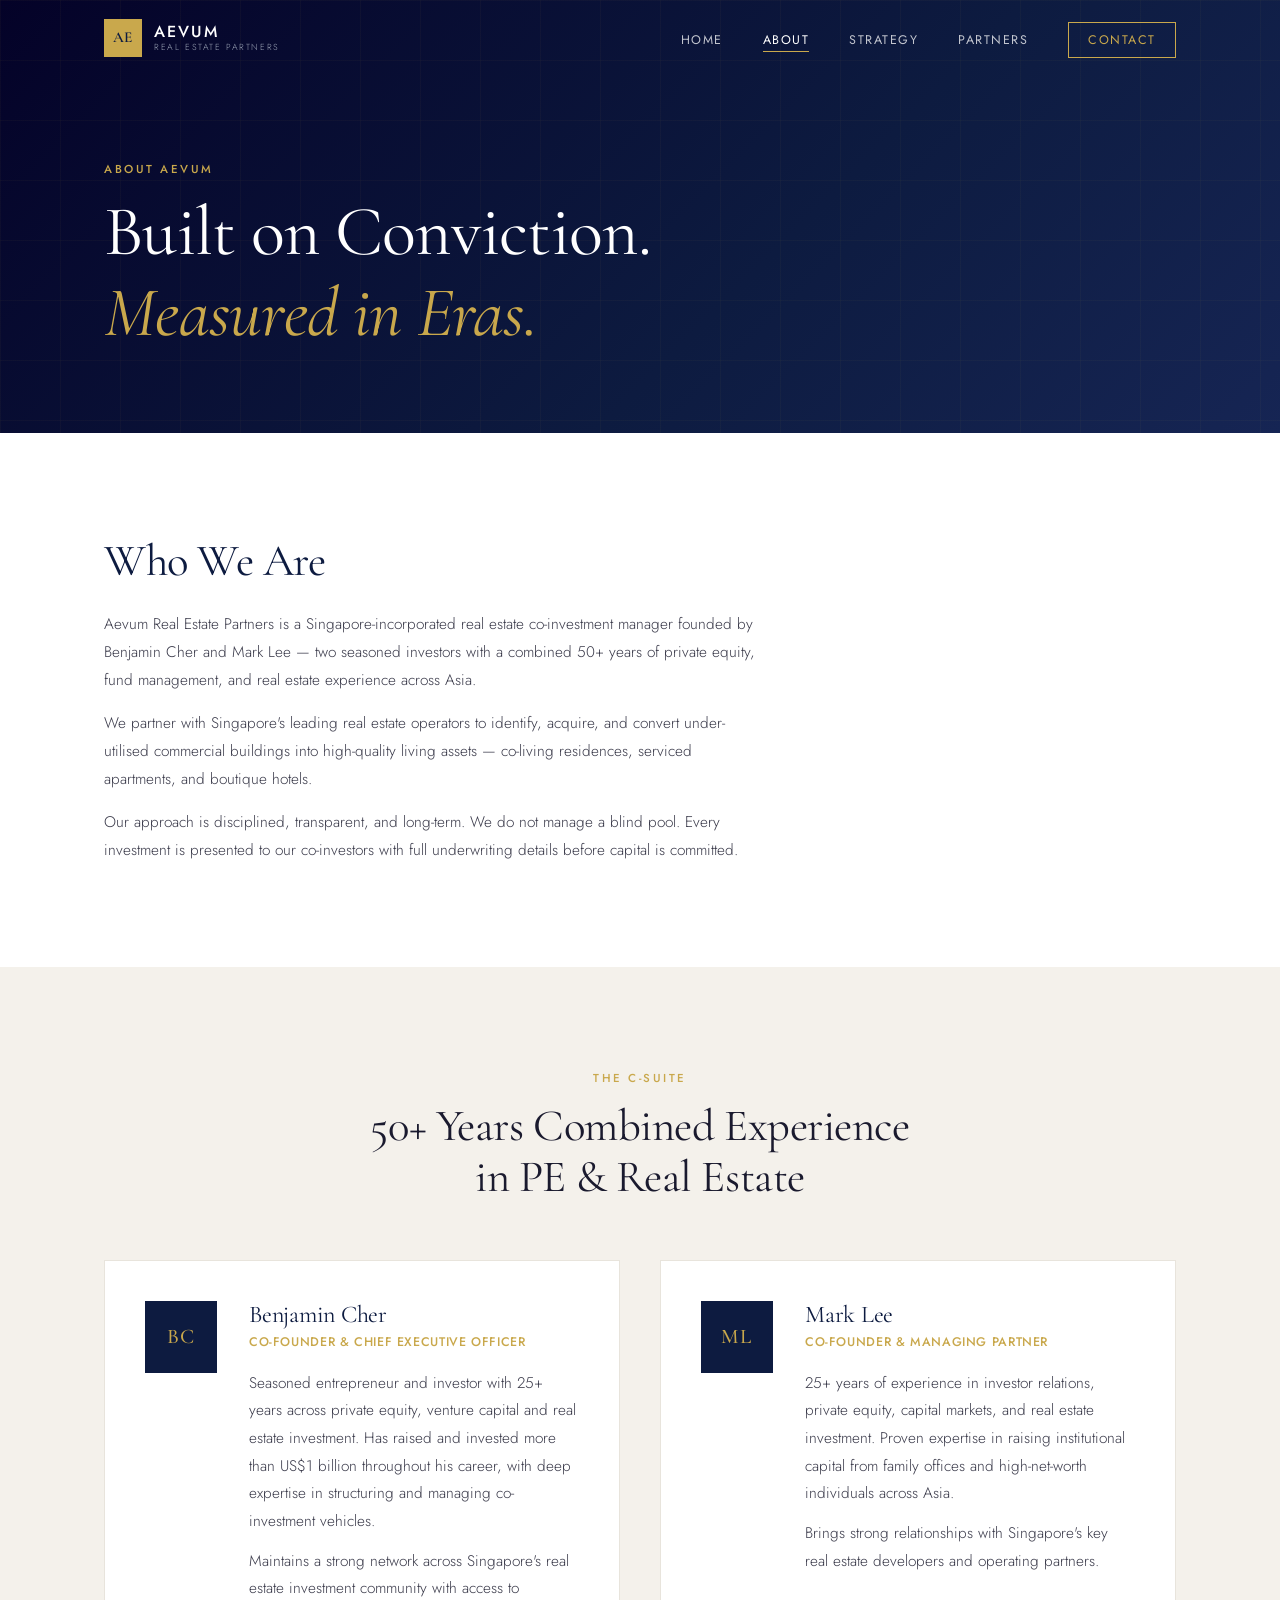
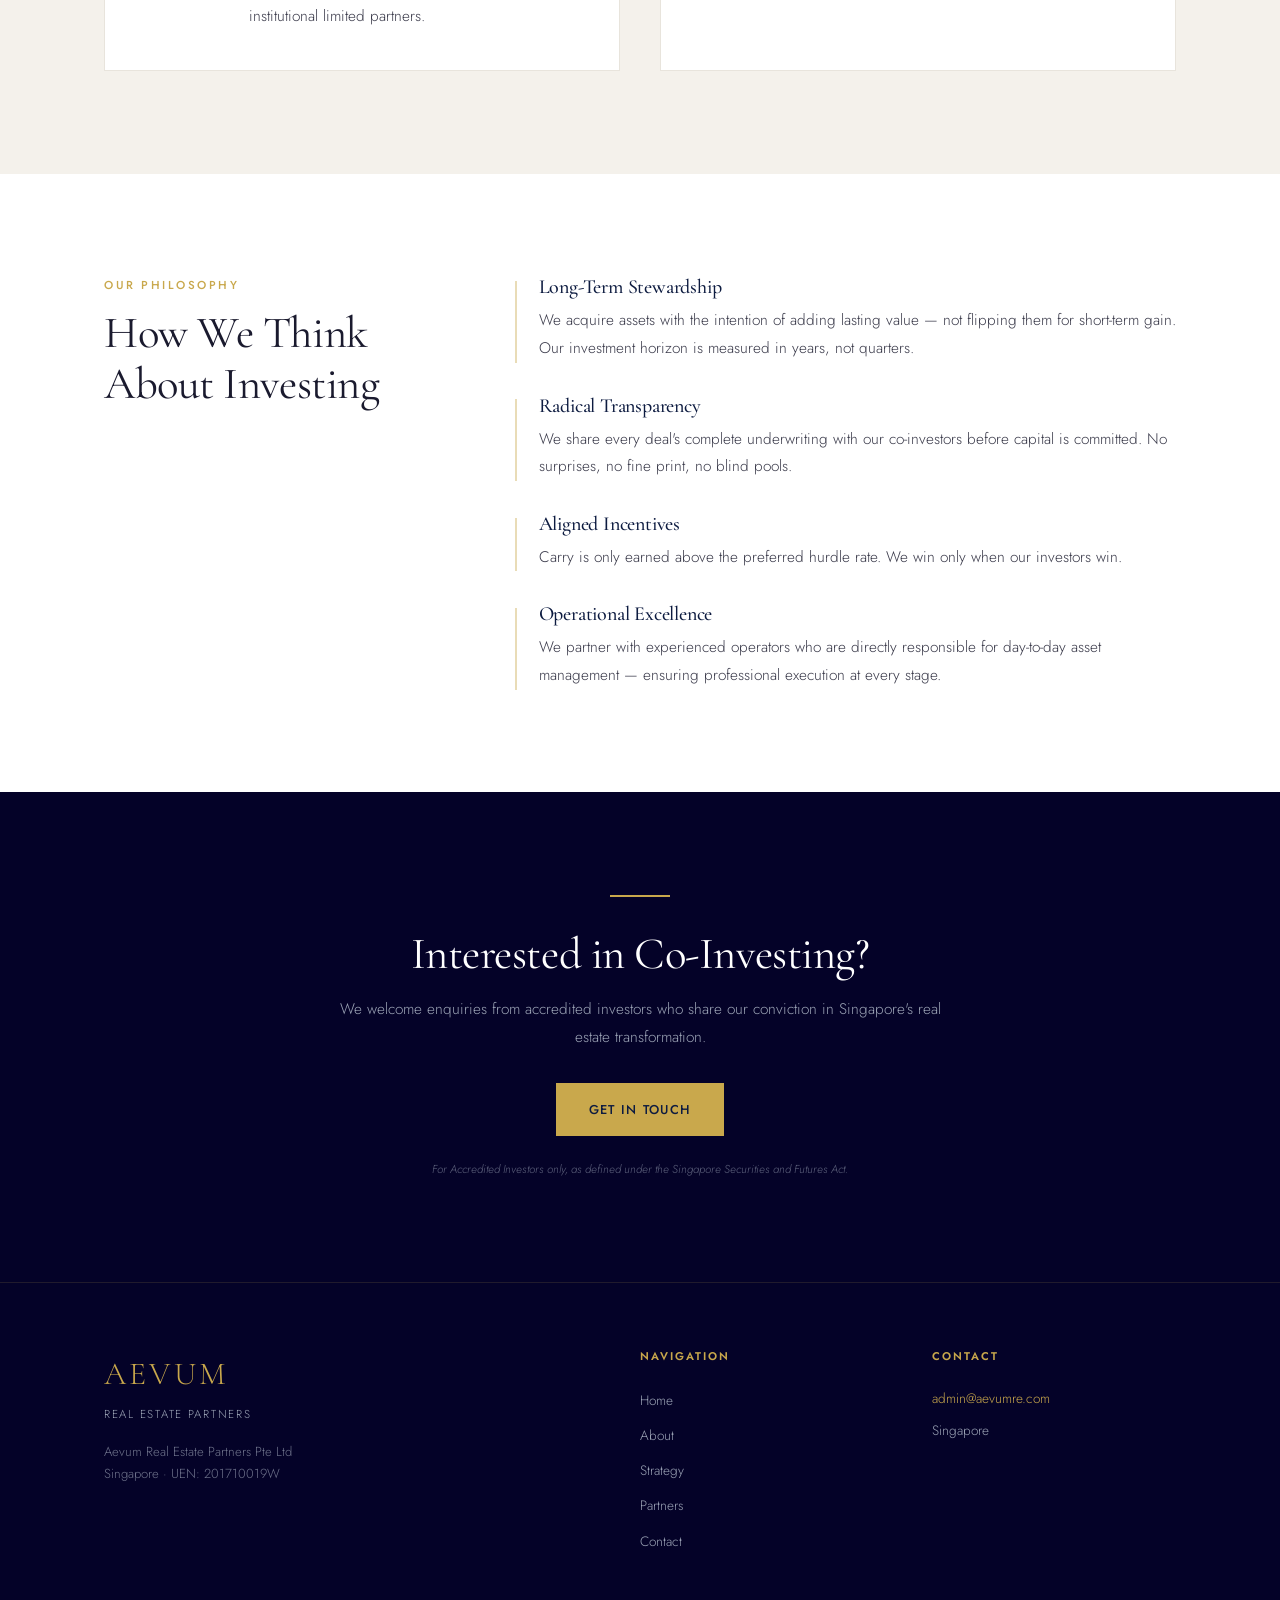
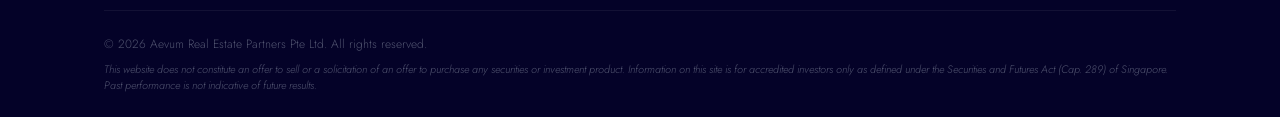
==== commit e8fad4c4: "Update about.html Hid the tabs and description changes" ====
--- a/about.html
+++ b/about.html
@@ -52,7 +52,7 @@
           <p>We partner with Singapore's leading real estate operators to identify, acquire, and convert under-utilised commercial buildings into high-quality living assets — co-living residences, serviced apartments, and boutique hotels.</p>
           <p>Our approach is disciplined, transparent, and long-term. We do not manage a blind pool. Every investment is presented to our co-investors with full underwriting details before capital is committed.</p>
         </div>
-        <div class="overview-sidebar">
+        <!--<div class="overview-sidebar">
           <div class="sidebar-item">
             <div class="sidebar-label">Founded</div>
             <div class="sidebar-value">2017</div>
@@ -69,7 +69,7 @@
             <div class="sidebar-label">Structure</div>
             <div class="sidebar-value">Deal-by-Deal Co-Investment</div>
           </div>
-        </div>
+        </div>-->
       </div>
     </div>
   </section>
@@ -93,12 +93,12 @@
               <p>Seasoned entrepreneur and investor with 25+ years across private equity, venture capital and real estate investment. Has raised and invested more than US$1 billion throughout his career, with deep expertise in structuring and managing co-investment vehicles.</p>
               <p>Maintains a strong network across Singapore's real estate investment community with access to institutional limited partners.</p>
             </div>
-            <div class="team-credentials">
+            <!--<div class="team-credentials">
               <span>Stanford University</span>
               <span>Imperial College London</span>
               <span>Credit Suisse</span>
               <span>Temasek Holdings</span>
-            </div>
+            </div>-->
           </div>
         </div>
         <div class="team-card">
@@ -110,14 +110,14 @@
             <div class="team-title">Co-Founder & Managing Partner</div>
             <div class="team-bio">
               <p>25+ years of experience in investor relations, private equity, capital markets, and real estate investment. Proven expertise in raising institutional capital from family offices and high-net-worth individuals across Asia.</p>
-              <p>Brings strong relationships with Singapore's key real estate developers and operating partners, as well as senior experience at Heliconia Capital Management.</p>
+              <p>Brings strong relationships with Singapore's key real estate developers and operating partners.</p>
             </div>
-            <div class="team-credentials">
+            <!--<div class="team-credentials">
               <span>NUS Business School</span>
               <span>Heliconia Capital</span>
               <span>Capital Markets</span>
               <span>Family Office Networks</span>
-            </div>
+            </div>-->
           </div>
         </div>
       </div>
@@ -146,12 +146,12 @@
           <div class="value-item">
             <div class="value-line"></div>
             <h4>Aligned Incentives</h4>
-            <p>The GP co-invests in every deal alongside LPs. Carry is only earned above the preferred hurdle rate. We win only when our investors win.</p>
+            <p>Carry is only earned above the preferred hurdle rate. We win only when our investors win.</p>
           </div>
           <div class="value-item">
             <div class="value-line"></div>
             <h4>Operational Excellence</h4>
-            <p>We partner with SGX-listed operators who are directly responsible for day-to-day asset management — ensuring professional execution at every stage.</p>
+            <p>We partner with experienced operators who are directly responsible for day-to-day asset management — ensuring professional execution at every stage.</p>
           </div>
         </div>
       </div>
@@ -191,7 +191,7 @@
         </div>
         <div class="footer-contact">
           <h5>Contact</h5>
-          <p><a href="mailto:admin@aevum.com">admin@aevumre.com</a></p>
+          <p><a href="mailto:admin@aevumre.com">admin@aevumre.com</a></p>
           <p>Singapore</p>
         </div>
       </div>
